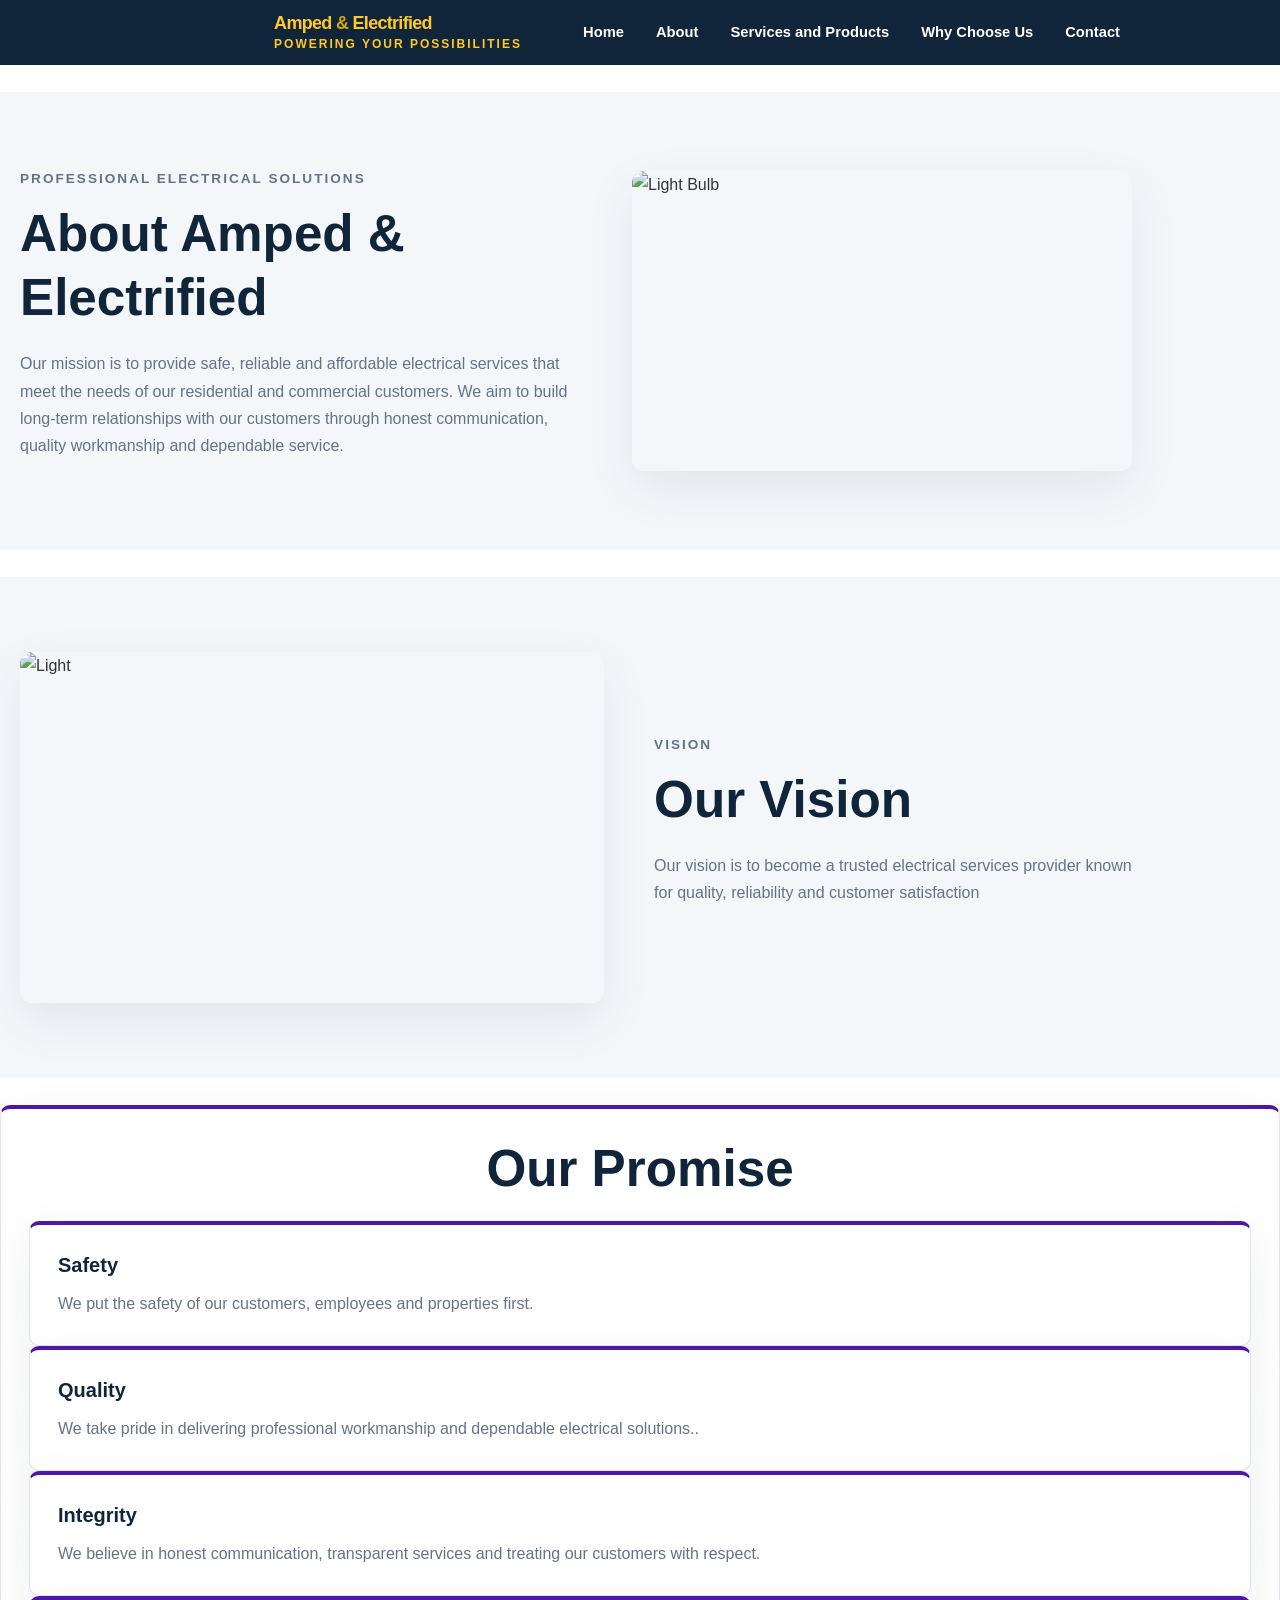
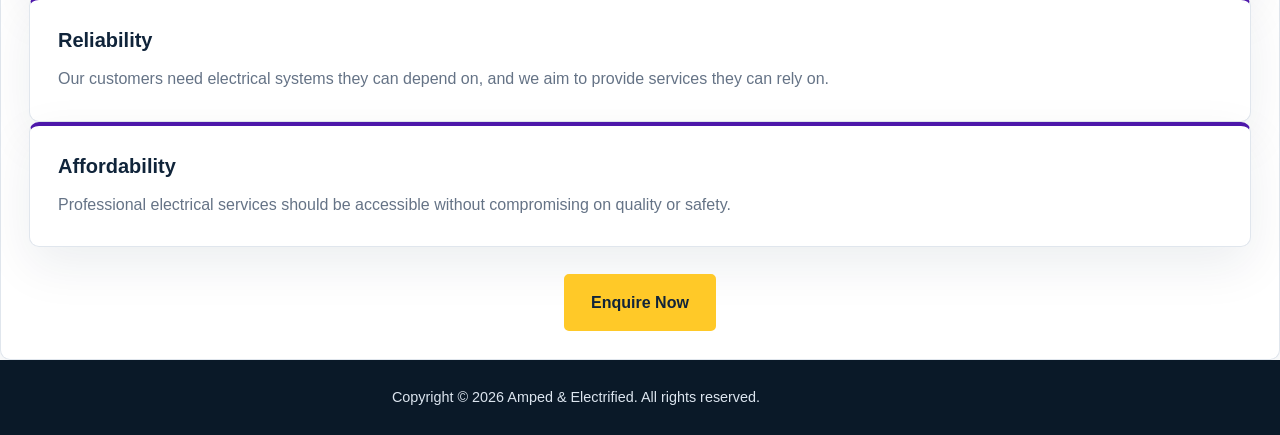
==== amped&electrified/about.html @ 6030d5f0 "adding map Adding map on website both html and css" ====
<!DOCTYPE html>
<html lang="en">
<head>
    <meta charset="UTF-8">
    <meta name="viewport" content="width=device-width, initial-scale=1.0">
    <title>About Us | Amped & Electrified</title>

    <link rel="stylesheet" href="css/style.css">
    <script src="https://code.jquery.com/jquery-3.7.1.min.js" defer></script>
    <script src="js/script.js" defer></script>
</head>
<body> 

    <header class ="site-header">
    <div class="container header-inner">
    <a class="brand" href="index.html" aria-label="Amped and Electrified home"></a>
    <a href="index.html" class="logo">
        <span class="brand-text">Amped <span>&amp;</span> Electrified<small>POWERING YOUR POSSIBILITIES</small></span>
    </a>

     <!-- This is the navigation bar, it will allow us to navigate the site with ease. This will help avoid confusion and prevent users from getting frustrated. -->
<nav class="main-nav" aria-label="Main Navigation">
        <a href="index.html">Home</a>
        <a href="about.html">About</a>
        <a href="services.html">Services and Products</a>
        <a href="whychooseus.html">Why Choose Us</a>
        <a href="contact.html">Contact</a>
</nav>

    </div>
    </header>

    <br>

<main>

<section class="About">

    <section class="hero">
        <div class="container hero-content">


        <div class="hero-text">
            <p class="eyebrow">Professional Electrical Solutions</p>

            <h1>About Amped & Electrified</h1>

            <p>Our mission is to provide safe, reliable and affordable electrical services that meet the needs of our residential and commercial customers.

            We aim to build long-term relationships with our customers through honest communication, quality workmanship and dependable service.</p>

        </div>
    
        <div class="hero-image">
        <img src="images/Light Bulb.jpg" alt="Light Bulb" width="500" height="300">
        </div>
    </section>

    <br>

    <section class="hero">
        <div class="container hero-content">

            <div class="hero-image">
                <img src="images/Light.jpg" alt="Light" width="500" height="300">
            </div>

            <div class="hero-text">
                <p class="eyebrow">Vision</p>

                <h1>Our Vision</h1>

                <p>Our vision is to become a trusted electrical services provider known for quality, reliability and customer satisfaction</p>

        </div>
    </section>

    <br>

    <div class="benefit-card">

        <div align="center">
            <h1>Our Promise</h1>
        </div>

        
        <article class="benefit-card">
            <h3>Safety</h3>
            <p>We put the safety of our customers, employees and properties first.</p>
        </article>

        <article class="benefit-card">
            <h3>Quality</h3>
            <p>We take pride in delivering professional workmanship and dependable electrical solutions..</p>
        </article>

        <article class="benefit-card">
            <h3>Integrity</h3>
            <p>We believe in honest communication, transparent services and treating our customers with respect.</p>
        </article>

        <article class="benefit-card">
            <h3>Reliability</h3>
            <p>Our customers need electrical systems they can depend on, and we aim to provide services they can rely on.</p>
        </article>

        <article class="benefit-card">
            <h3>Affordability</h3>
            <p>Professional electrical services should be accessible without compromising on quality or safety.</p>
        </article>

        <br>

        <div align="center">
            <a href="contact.html" class="btn">Enquire Now</a>
        </div> 

    </div>

</section>
</main>

<footer class="site-footer">
    <div class="container">
        <p>Copyright &copy; <span id="current-year">2026</span> Amped & Electrified. All rights reserved.</p>
    </div>
</footer>

<!-- Back to Top -->
<button id="backToTopBtn" title="Go to top">↑</button>

</body>
</html>
---- amped&electrified/css/style.css ----
@import url('https://fonts.googleapis.com/css2?family=Scope+One&display=swap');

/* Global Styles */
:root {
    --primary-color: #10243a;
    --secondary-color: #4d17aa;
    --accent-color: #ffc928;
    --light-color: #f4f7fa;
    --white-color: #ffffff;
    --text-color: #333333;
    --muted-color: #657386;
    --border-color: #e0e6ed;
    --shadow: 0 18px 50px rgba(16, 36, 58, 0.08);
}

* {
    margin: 0;
    padding: 0;
    box-sizing: border-box;
}

html {
    scroll-behavior: smooth;
}

body {
    font-family: Arial, Helvetica, sans-serif;
    line-height: 1.7;
    color: var(--text-color);
    background-color: var(--white-color);
}

img {
    display: block;
    max-width: 100%;
    height: auto;
}

a {
    text-decoration: none;
}

p {
    margin-bottom: 16px;
}

h1,
h2,
h3 {
    line-height: 1.25;
    color: var(--primary-color);
}

h1 {
    font-size: clamp(2.2rem, 4vw, 3.5rem);
    margin-bottom: 20px;
}

h2 {
    font-size: clamp(1.7rem, 3vw, 2.3rem);
    margin-bottom: 18px;
}

h3 {
    font-size: 1.25rem;
    margin-bottom: 12px;
}

.container {
    width: 90%;
    max-width: none;
    padding: 0 20px;
}

/* 2. Website Header */
.site-header {
    background-color: var(--primary-color);
    padding: 10px 0;
    position: relative;
    z-index: 10;
    top: 0; z-index: 100;
    backdrop-filter: blur(14px);

}


.header-content {
    display: flex;
    align-items: left;
    justify-content: space-between;
    gap: 25px;
    flex-wrap: wrap;
}

.logo {
    color: var(--white-color);
    font-size: 1.6rem;
    font-weight: 800;
    letter-spacing: -0.5px;
}

.logo span {
    color: var(--accent-color);
}

/* 3. Navigation */
.main-nav {
    display: flex;
    align-items: right;
    justify-content: flex-end;
    gap: 8px;
    flex-wrap: wrap;
}

.main-nav a {
    color: var(--white-color);
    font-size: 0.92rem;
    font-weight: 600;
    padding: 10px 12px;
    border-radius: 5px;
    transition: background-color 0.25s ease,
                color 0.25s ease;
}

.main-nav a:hover,
.main-nav a:focus-visible,
.main-nav a.active {
    color: var(--primary-color);
    background-color: var(--accent-color);
}

/* 4. Buttons */
.btn {
    display: inline-block;
    background-color: var(--accent-color);
    color: var(--primary-color);
    padding: 13px 25px;
    border: 2px solid var(--accent-color);
    border-radius: 5px;
    font-size: 1rem;
    font-weight: 700;
    text-align: center;
    transition: background-color 0.25s ease,
                color 0.25s ease,
                transform 0.25s ease;
}

.btn:hover,
.btn:focus-visible {
    background-color: transparent;
    color: var(--primary-color);
    transform: translateY(-2px);
}

.btn-secondary {
    background-color: var(--secondary-color);
    border-color: var(--secondary-color);
    color: var(--white-color);
}

.btn-secondary:hover,
.btn-secondary:focus-visible {
    background-color: var(--primary-color);
    border-color: var(--primary-color);
    color: var(--white-color);
}

.btn-light {
    background-color: var(--white-color);
    border-color: var(--white-color);
    color: var(--primary-color);
}

.btn-light:hover,
.btn-light:focus-visible {
    background-color: transparent;
    color: var(--white-color);
}

/* 5. Hero Section */
.hero {
    background-color: var(--light-color);
    padding: 75px 0;
}

.hero-content {
    display: grid;
    grid-template-columns: 1.1fr 0.9fr;
    align-items: center;
    gap: 50px;
}

.eyebrow {
    color: var(--secondary-color);
    font-size: 0.85rem;
    font-weight: 800;
    text-transform: uppercase;
    letter-spacing: 2px;
    margin-bottom: 12px;
}

.hero-text h2 {
    font-size: 1.35rem;
    margin-bottom: 20px;
}

.hero-text p {
    color: var(--muted-color);
}

.hero-text .btn {
    margin-top: 8px;
}

.hero-image img {
    width: 100%;
    min-height: 300px;
    max-height: 440px;
    object-fit: cover;
    border-radius: 12px;
    box-shadow: var(--shadow);
}

/* 6. Solar Section */
.solar-section {
    padding: 80px 0;
}

.solar-content {
    display: grid;
    grid-template-columns: 1fr 1fr;
    align-items: center;
    gap: 55px;
}

.solar-img {
    display: inline-block;
    vertical-align: middle;
    margin-right: 15px;
    width: 350px;
}

.solar-text p {
    color: var(--muted-color);
}

.solar-text .btn {
    margin-top: 8px;
}

/* 7. Services Section */
.services-section {
    background-color: var(--light-color);
    padding: 80px 0;
}

.section-heading {
    max-width: 700px;
    margin: 0 auto 40px;
    text-align: center;
}

.section-heading > p:last-child {
    color: var(--muted-color);
}

.services-grid {
    display: grid;
    grid-template-columns: repeat(3, minmax(0, 1fr));
    gap: 18px;
    list-style: none;
}

.services-grid li {
    background-color: var(--white-color);
    border: 1px solid var(--border-color);
    border-left: 4px solid var(--secondary-color);
    padding: 22px;
    border-radius: 7px;
    font-weight: 600;
    box-shadow: var(--shadow);
    transition: transform 0.25s ease,
                border-color 0.25s ease;
}

.services-grid li:hover {
    transform: translateY(-4px);
    border-left-color: var(--accent-color);
}

.section-action {
    margin-top: 35px;
    text-align: center;
}

/* 8. Why Choose Us Section */
.why-us-section {
    padding: 80px 0;
}

.benefits-grid {
    display: grid;
    grid-template-columns: repeat(2, minmax(0, 1fr));
    gap: 24px;
}

.benefit-card {
    padding: 28px;
    border: 1px solid var(--border-color);
    border-radius: 10px;
    background-color: var(--white-color);
    box-shadow: var(--shadow);
    border-top: 4px solid var(--secondary-color);
    transition: transform 0.25s ease;
}

.benefit-card:hover {
    transform: translateY(-4px);
}

.benefit-card p {
    color: var(--muted-color);
    margin-bottom: 0;
}

/* 9. Call to Action */
.cta-section {
    background-color: var(--primary-color);
    color: var(--white-color);
    padding: 65px 0;
    text-align: center;
}

.cta-section h2 {
    color: var(--white-color);
}

.cta-section p {
    color: #e2810b;
    margin-bottom: 25px;
}

/* 10. Footer */
.site-footer {
    background-color: #0a1928;
    color: #dce5ef;
    text-align: center;
    padding: 25px 0;
}

.site-footer p {
    margin-bottom: 0;
    font-size: 0.9rem;
}

/* Request a Quote section */
.form-intro {
    max-width: 750px;
    margin: 0 auto 35px;
    text-align: center;
}

.form-intro h1 {
    margin-bottom: 15px;
}

.form-intro p {
    color: var(--muted);
    line-height: 1.7;
}

form {
    max-width: 850px;
    margin: 40px auto;
    padding: 35px;
    background: #01193a;
    border-radius: 12px;
    box-shadow: 0 5px 25px rgba(0, 0, 0, 0.10);
    border-top: 5px solid #f5a623;
}

/* Form grid layout */

.form-grid {
    display: grid;
    grid-template-columns: repeat(2, 1fr);
    gap: 22px;
}

.form-group {
    display: flex;
    flex-direction: column;
}

.form-full {
    grid-column: 1 / -1;
}

/* Labels */

.form-group label {
    font-weight: 600;
    font-size: 15px;
    color: #d5c8c8;
    margin-bottom: 8px;
}

.form-group label span,
.form-note span {
    color: #e63946;
    font-weight: bold;
}

/* Input fields */

.form-group input,
.form-group select,
.form-group textarea {
    width: 100%;
    padding: 13px 15px;
    border: 1px solid #cccccc;
    border-radius: 6px;
    background: #f9f9f9;
    font-family: inherit;
    font-size: 14px;
    color: #333333;
    transition: all 0.3s ease;
    box-sizing: border-box;
}

/* Focus effects */

.form-group input:focus,
.form-group select:focus,
.form-group textarea:focus {
    outline: none;
    border-color: #f5a623;
    background: #ffffff;
    box-shadow: 0 0 0 3px rgba(245, 166, 35, 0.18);
}

/* Placeholder text */

.form-group input::placeholder,
.form-group textarea::placeholder {
    color: #999999;
}

/* Textarea */

.form-group textarea {
    resize: vertical;
    min-height: 140px;
}

/* Select dropdown */

.form-group select {
    cursor: pointer;
}

/* Validation feedback */

.form-group input:invalid:not(:placeholder-shown) {
    border-color: #dc3545;
}

.form-group input:valid {
    border-color: #28a745;
}

.field-error {
    color: #dc3545;
    font-size: 12px;
    margin-top: 5px;
}

/* Form note */

.form-note {
    font-size: 13px;
    color: #666666;
    margin: 20px 0;
}

/* Submit button */

.form-submit {
    display: inline-block;
    width: 100%;
    padding: 15px 20px;
    background: #f5a623;
    color: #111111;
    border: none;
    border-radius: 6px;
    font-size: 16px;
    font-weight: bold;
    cursor: pointer;
    transition: all 0.3s ease;
}

/* Button hover effect */

.form-submit:hover {
    background: #222222;
    color: #ffffff;
    transform: translateY(-2px);
    box-shadow: 0 5px 15px rgba(0, 0, 0, 0.2);
}

/* Button click effect */

.form-submit:active {
    transform: translateY(0);
}

/* Keyboard accessibility */

.form-submit:focus-visible {
    outline: 3px solid #f5a623;
    outline-offset: 3px;
}

/* Responsive design for mobile devices */
@media (max-width: 600px) {
    .contact-form {
        padding: 22px;
    }

    .form-grid {
        grid-template-columns: 1fr;
        gap: 18px;
    }

    .form-full {
        grid-column: auto;
    }

    .contact-form input,
    .contact-form select,
    .contact-form textarea {
        font-size: 16px;
    }
}

/* 11. Keyboard Accessibility */
a:focus-visible {
    outline: 3px solid var(--secondary-color);
    outline-offset: 4px;
}

/* 12. Tablet Layout */
@media (max-width: 900px) {
    .header-content {
        flex-direction: column;
        text-align: center;
    }

    .main-nav {
        justify-content: center;
    }

    .hero-content,
    .solar-content {
        grid-template-columns: 1fr;
        gap: 35px;
    }

    .hero-text {
        text-align: center;
    }

    .hero-image {
        max-width: 650px;
        width: 100%;
        margin: 0 auto;
    }

    .solar-image {
        order: 2;
    }

    .solar-text {
        text-align: center;
    }

    .services-grid {
        grid-template-columns: repeat(2, minmax(0, 1fr));
    }
}

form {
    padding: 20px;
    border-radius: 0.5px;
    box-shadow: 0 0 10px rgba(0, 0, 0, 0.1);
    width: 100%;
}

/* 13. Mobile Layout */
@media (max-width: 600px) {
    .container {
        width: 92%;
    }

    .site-header {
        padding: 18px 0;
    }

    .logo {
        font-size: 1.4rem;
    }

    .main-nav {
        gap: 5px;
    }

    .main-nav a {
        font-size: 0.85rem;
        padding: 8px 9px;
    }

    .hero,
    .solar-section,
    .services-section,
    .why-us-section {
        padding: 50px 0;
    }

    .hero-image img {
        min-height: 220px;
    }

    .solar-image img {
        height: 240px;
    }

    .services-grid,
    .benefits-grid {
        grid-template-columns: 1fr;
    }

    .services-grid li,
    .benefit-card {
        padding: 20px;
    }

    .cta-section {
        padding: 50px 0;
    }

    .btn {
        max-width: 100%;
    }
}

/* 14. Reduced Motion Preference */
@media (prefers-reduced-motion: reduce) {
    html {
        scroll-behavior: auto;
    }

    *,
    *::before,
    *::after {
        transition-duration: 0.01ms !important;
        animation-duration: 0.01ms !important;
        animation-iteration-count: 1 !important;
    }
}


/* JavaScript welcome message */
.welcome-message {
    margin: 12px 0;
    color: var(--secondary);
    font-weight: 700;
}

/* Mobile menu button */
.menu-toggle {
    display: none;
    padding: 10px 16px;
    border: none;
    border-radius: 5px;
    background: var(--secondary);
    color: #ffffff;
    font: inherit;
    cursor: pointer;
}


.field-error {
    display: block;
    color: #c62828;
    font-size: 0.875rem;
    margin-top: 6px;
}

.contact-form input:invalid:not(:placeholder-shown) {
    border-color: #c62828;
}

.contact-form input:valid {
    border-color: #2e7d32;
}

/*logo and brand*/
.brand { 
    display: grid; 
    align-items: left; 
    gap: 11px; 
    min-width: 205px;
}

.brand-logo { 
    width: 45px; 
    height: 45px; 
    object-fit: contain;
}

.brand-text { 
    display: block; 
    font-family: "Manrope" sans-serif; 
    font-size: 18px; 
    font-weight: 800; 
    line-height: 1.15; 
    letter-spacing: -.7px;
}

.brand-text > span { 
    color: #d6a800;
}

.brand-text small { 
    display: block; 
    margin-top: 5px; 
    font-family: "DM Sans", sans-serif; 
    font-size: 12px; 
    letter-spacing: 2px; 
    font-weight: 700; 
    color: var(--muted);
}

.header-inner { 
    min-height: 0px; 
    display: flex; 
    align-items: center; 
    justify-content: space-between; 
    gap: 28px;
}

#backToTopBtn {
  display: none; /* Hidden by default */
  position: fixed; /* Fixed/sticky position */
  bottom: 20px; /* Place the button at the bottom of the page */
  right: 30px; /* Place the button 30px from the right */
  z-index: 99; /* Make sure it does not overlap */
  border: none; /* Remove borders */
  outline: none; /* Remove outline */
  background-color: #ea9d04; /* Set a background color */
  color: white; /* Text color */
  cursor: pointer; /* Add a mouse pointer on hover */
  padding: 15px; /* Some padding */
  border-radius: 50%; /* Make it circular */
  font-size: 18px; /* Increase font size */
  width: 50px;
  height: 50px;
  transition: background-color 0.3s, opacity 0.3s; /* Smooth transitions */
}

#backToTopBtn:hover {
  background-color: #d1c2ae; /* Darker background on hover */
}

.contact-container {
    display: flex;
    flex-direction: row-reverse;
    justify-content: space-between;
    gap: 30px;
    max-width: 1200px;
    margin: 40px auto;
    padding: 0 20px;
}

.contact-column {
    flex: 1;
    min-width: 250px;
}

.map-column {
    flex: 1.5;
}

.map-paceholder iframe {
    width: 100%;
    height: 300%;
    border: none;
    border-radius: 8px;
}

@media (max-width: 768px) {
    .contact-container {
        flex-direction: column;
        gap: 20px;
    }

}
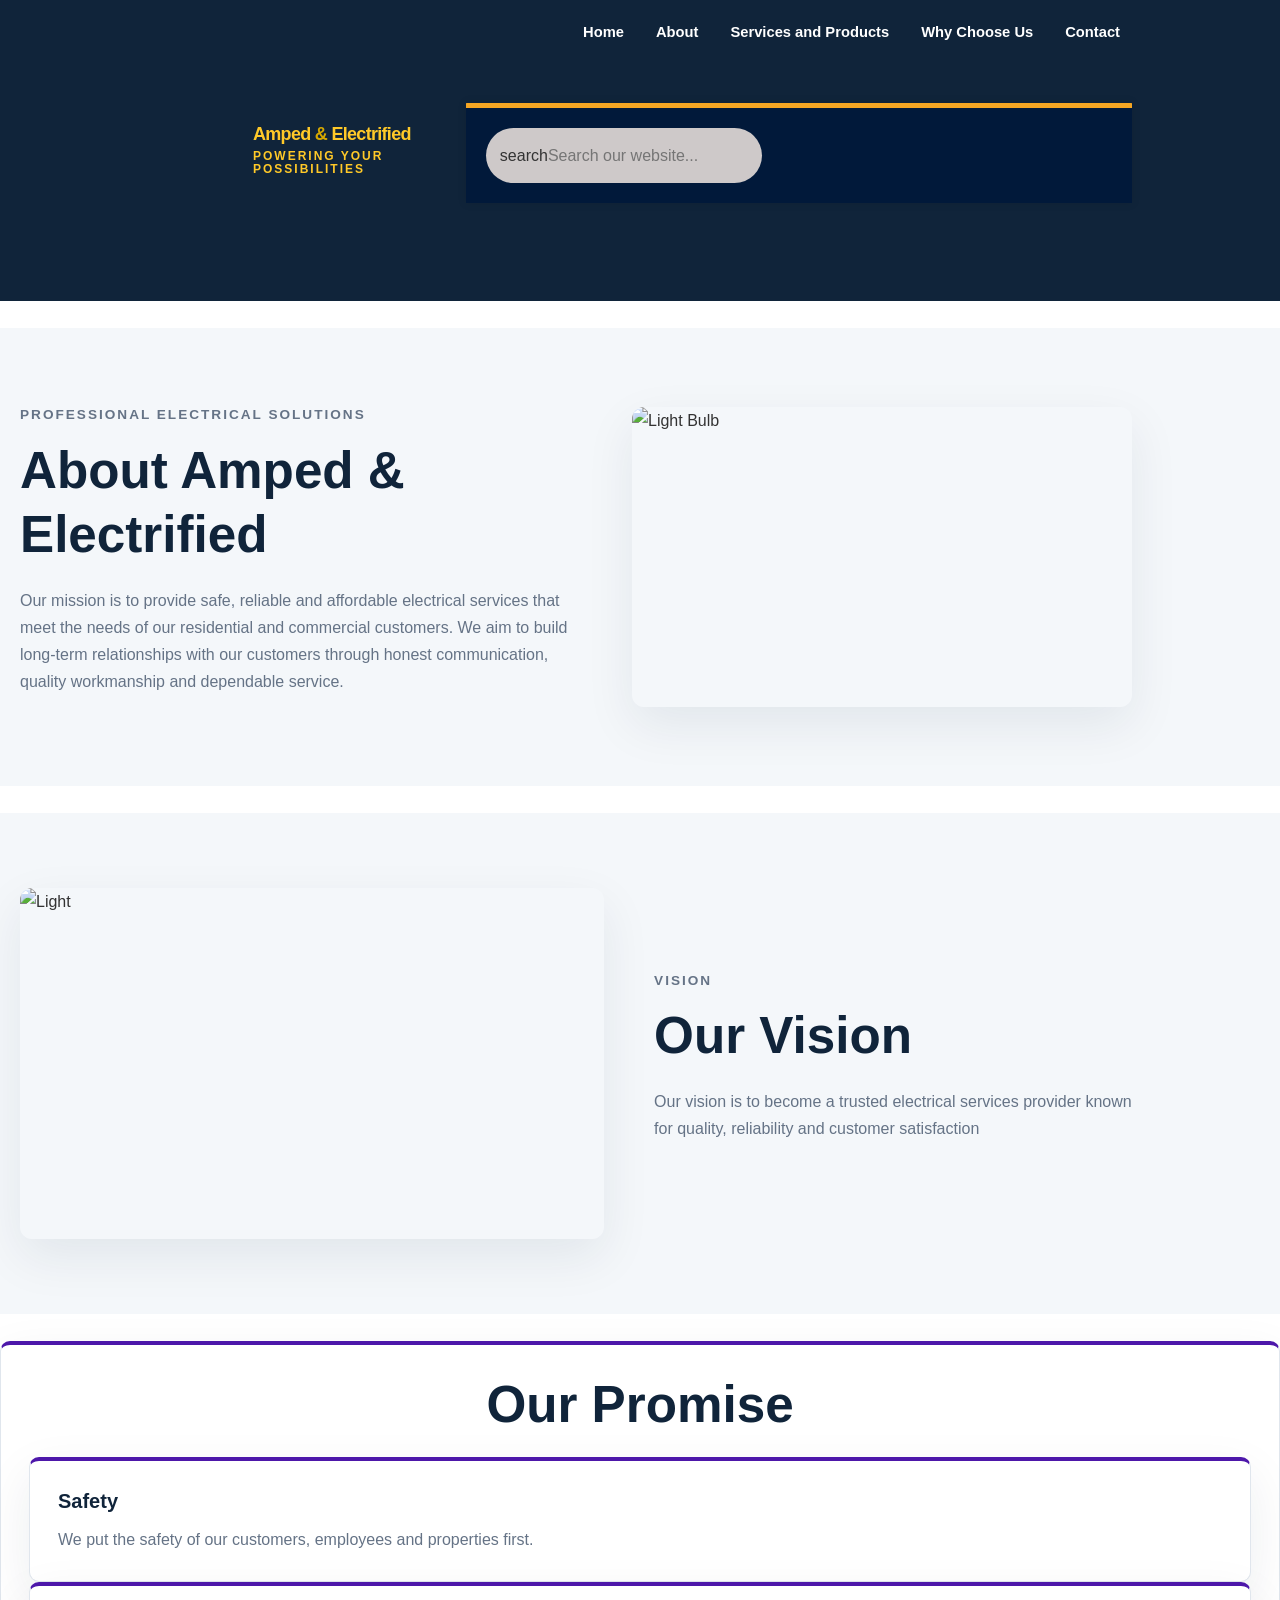
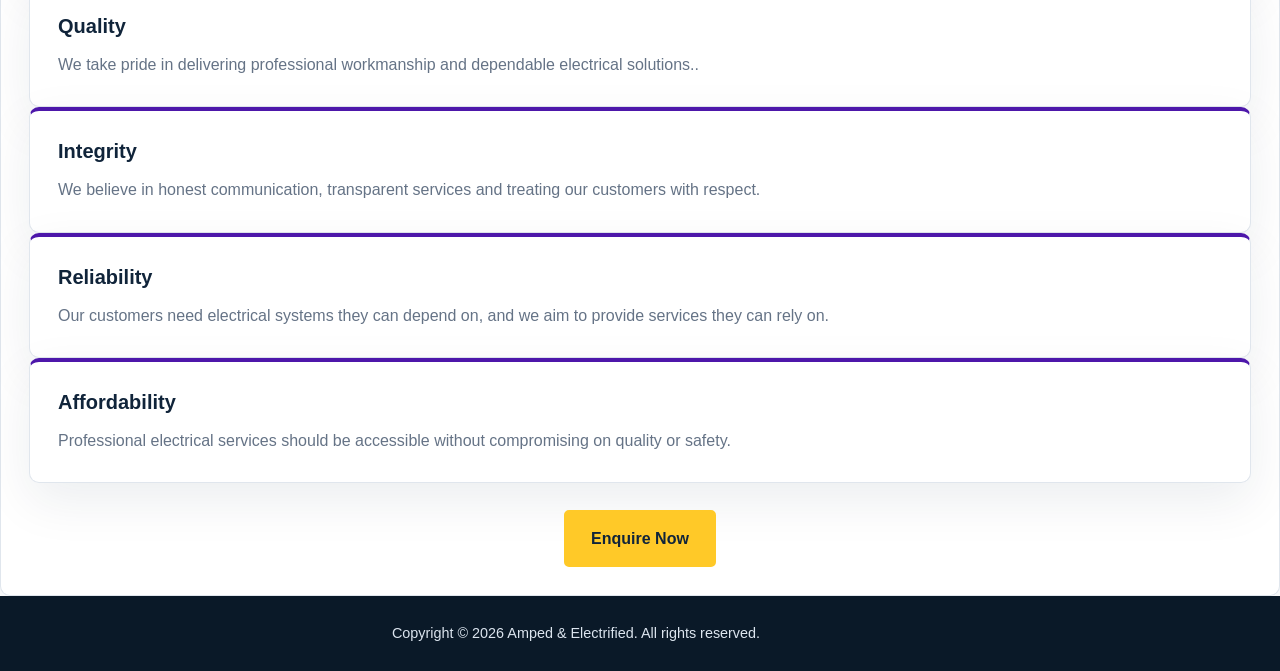
==== commit f8c84fe2: "adding search bar and meta description Adding search bar on html, css and js and adding meta descrip" ====
--- a/amped&electrified/about.html
+++ b/amped&electrified/about.html
@@ -3,6 +3,7 @@
 <head>
     <meta charset="UTF-8">
     <meta name="viewport" content="width=device-width, initial-scale=1.0">
+    <meta name="description" content="Amped & Electrified is a leading electrical services provider, offering professional solutions for residential and commercial projects. Our team of skilled electricians ensures quality workmanship, safety, and customer satisfaction.">
     <title>About Us | Amped & Electrified</title>
 
     <link rel="stylesheet" href="css/style.css">
@@ -25,6 +26,29 @@
         <a href="services.html">Services and Products</a>
         <a href="whychooseus.html">Why Choose Us</a>
         <a href="contact.html">Contact</a>
+
+         <!-- Website Search Form -->
+        <form class="search-form" id="search-form" role="search">
+
+            <div class="search">
+                <span class="search-icon material-symbols-outlined">search</span>
+
+        <input
+            class="search-input"
+            type="search"
+            id="site-search"
+            name="search"
+            placeholder="Search our website..."
+            aria-label="Search website"
+            autocomplete="off"
+            required
+        >
+
+    </div>
+
+        </form>
+
+        <div id="search-results" aria-live="polite"></div>
 </nav>
 
     </div>
--- a/amped&electrified/css/style.css
+++ b/amped&electrified/css/style.css
@@ -804,4 +804,61 @@
         gap: 20px;
     }
 
+}
+
+/* Search Results */
+
+.search {
+    --padding: 14px;
+
+    display: flex;
+    align-items: center;
+    padding: var(--padding);
+    border-radius: 28px;
+    background: rgb(206, 201, 201);
+    transition: background 0.2s ease;
+    width: max-content;
+}
+
+.search:hover {
+    background: #ffffff;
+}
+
+.search-input {
+    border: none;
+    outline: none;
+    background: transparent;
+    font-size: 16px;
+    color: #000000;
+    width: 200px;
+}
+
+#search-results {
+    max-width: 600px;
+    margin: 20px auto;
+    padding: var(--padding);
+}
+
+.search-result {
+    background: #f5f5f5;
+    padding: var(--padding);
+    margin-bottom: 12px;
+    border-left: 4px solid #f5a623;
+    border-radius: 5px;
+}
+
+.search-result a {
+    color: #222;
+    font-weight: bold;
+    text-decoration: none;
+}
+
+.search-result a:hover {
+    color: #f5a623;
+}
+
+.search-result p {
+    font-size: 14px;
+    color: #555;
+    margin-bottom: 0;
 }
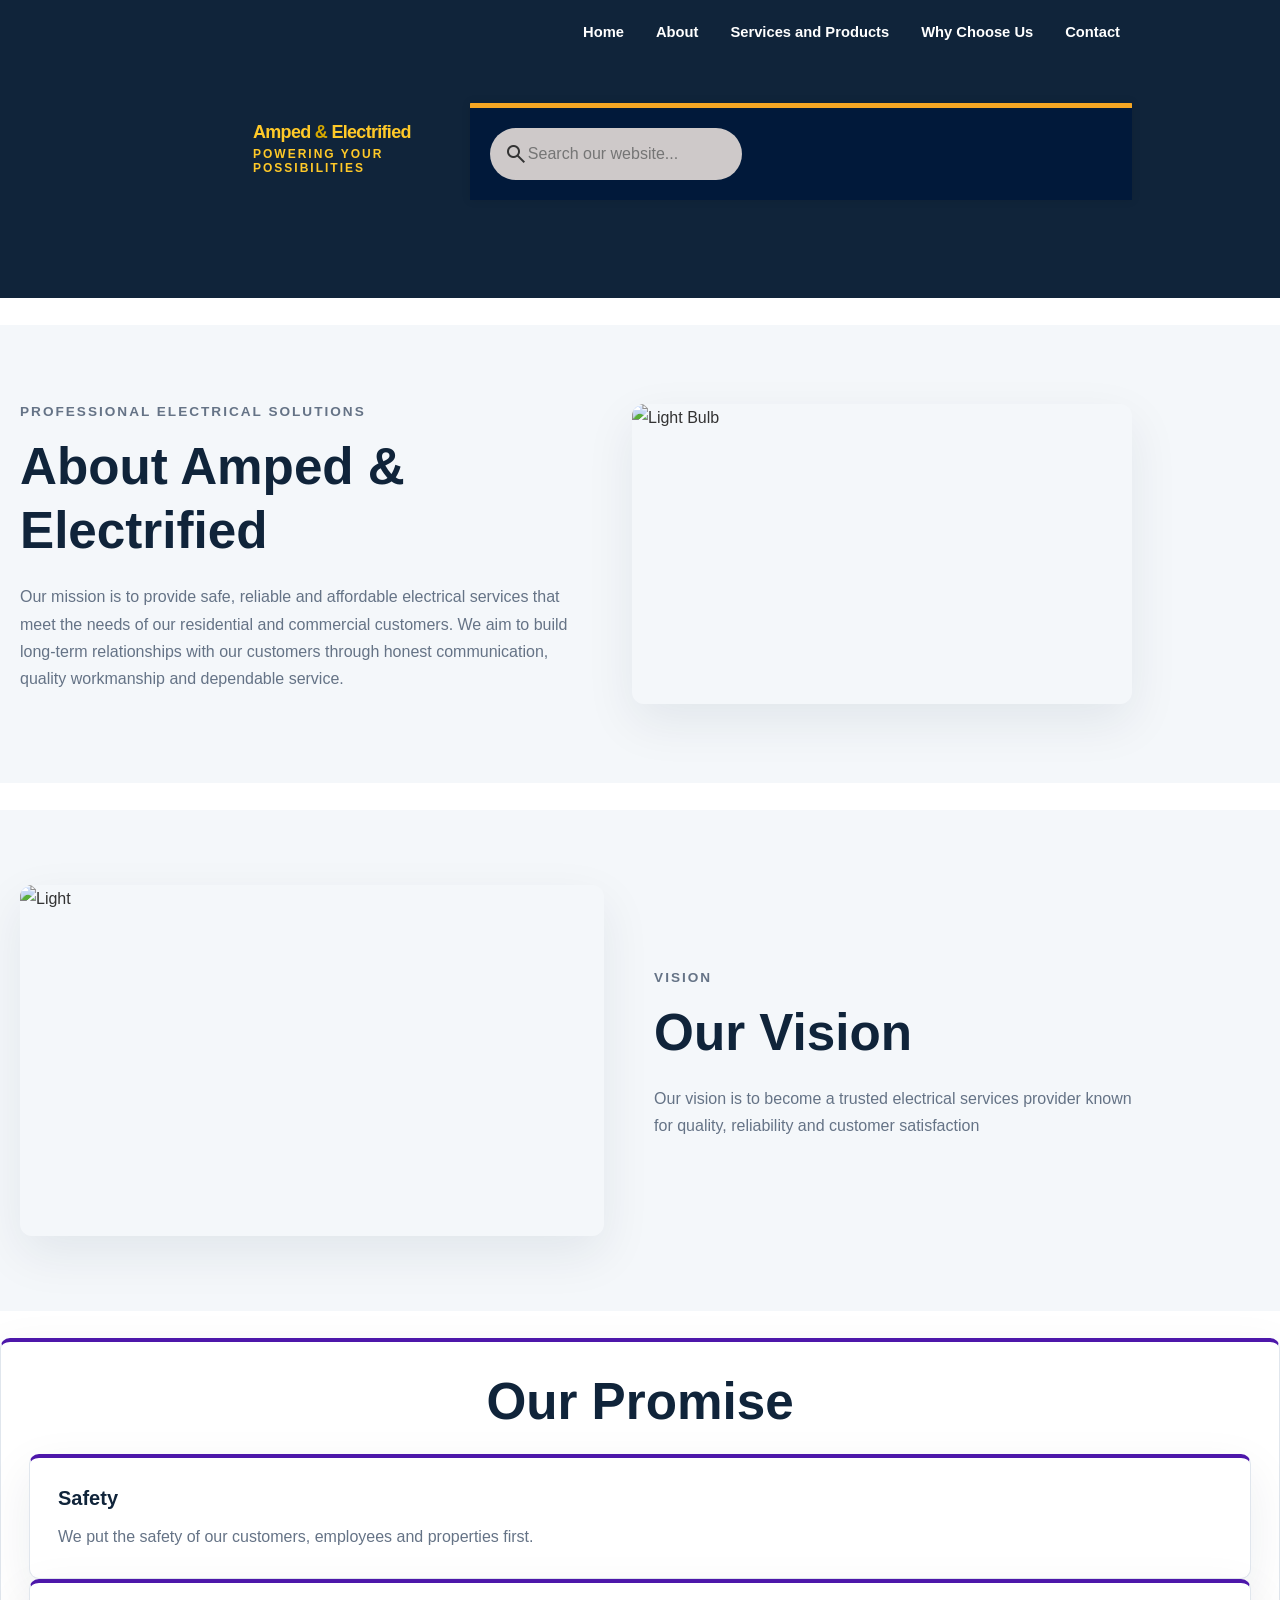
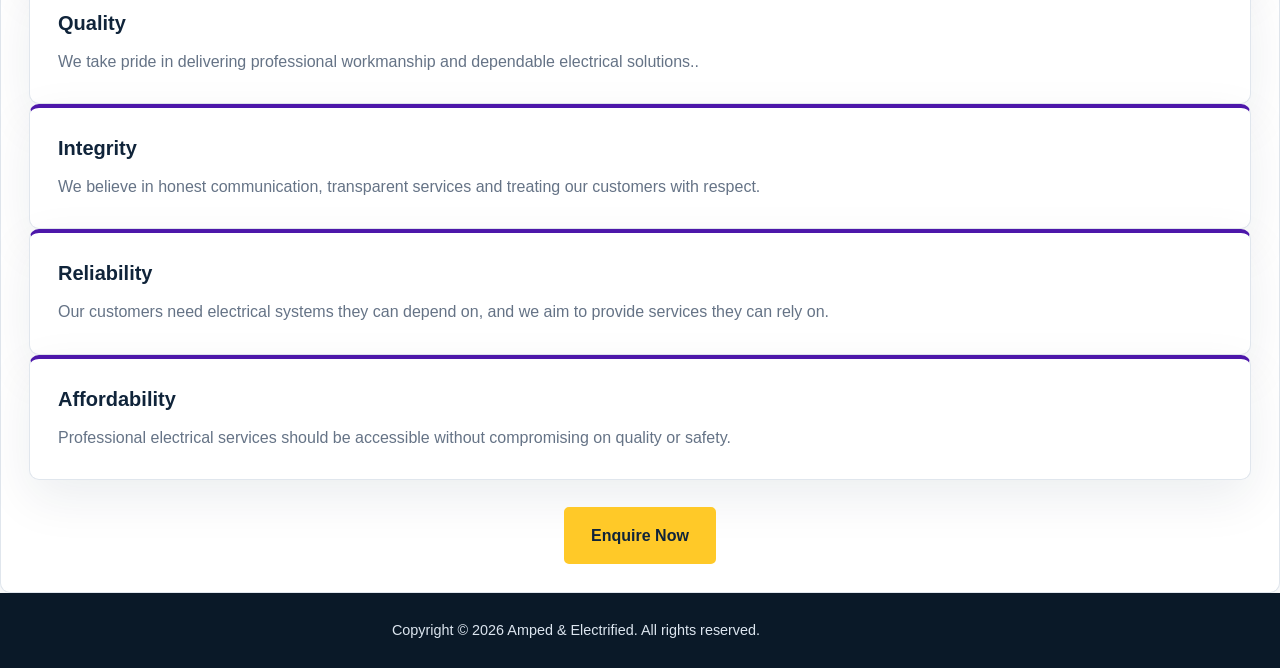
==== commit a600ab24: "Linking google font search on all pages" ====
--- a/amped&electrified/about.html
+++ b/amped&electrified/about.html
@@ -9,6 +9,8 @@
     <link rel="stylesheet" href="css/style.css">
     <script src="https://code.jquery.com/jquery-3.7.1.min.js" defer></script>
     <script src="js/script.js" defer></script>
+    <link rel="stylesheet" href="https://fonts.googleapis.com/css2?family=Material+Symbols+Outlined:opsz,wght,FILL,GRAD@20..48,100..700,0..1,-50..200&icon_names=search" />
+
 </head>
 <body> 
 
